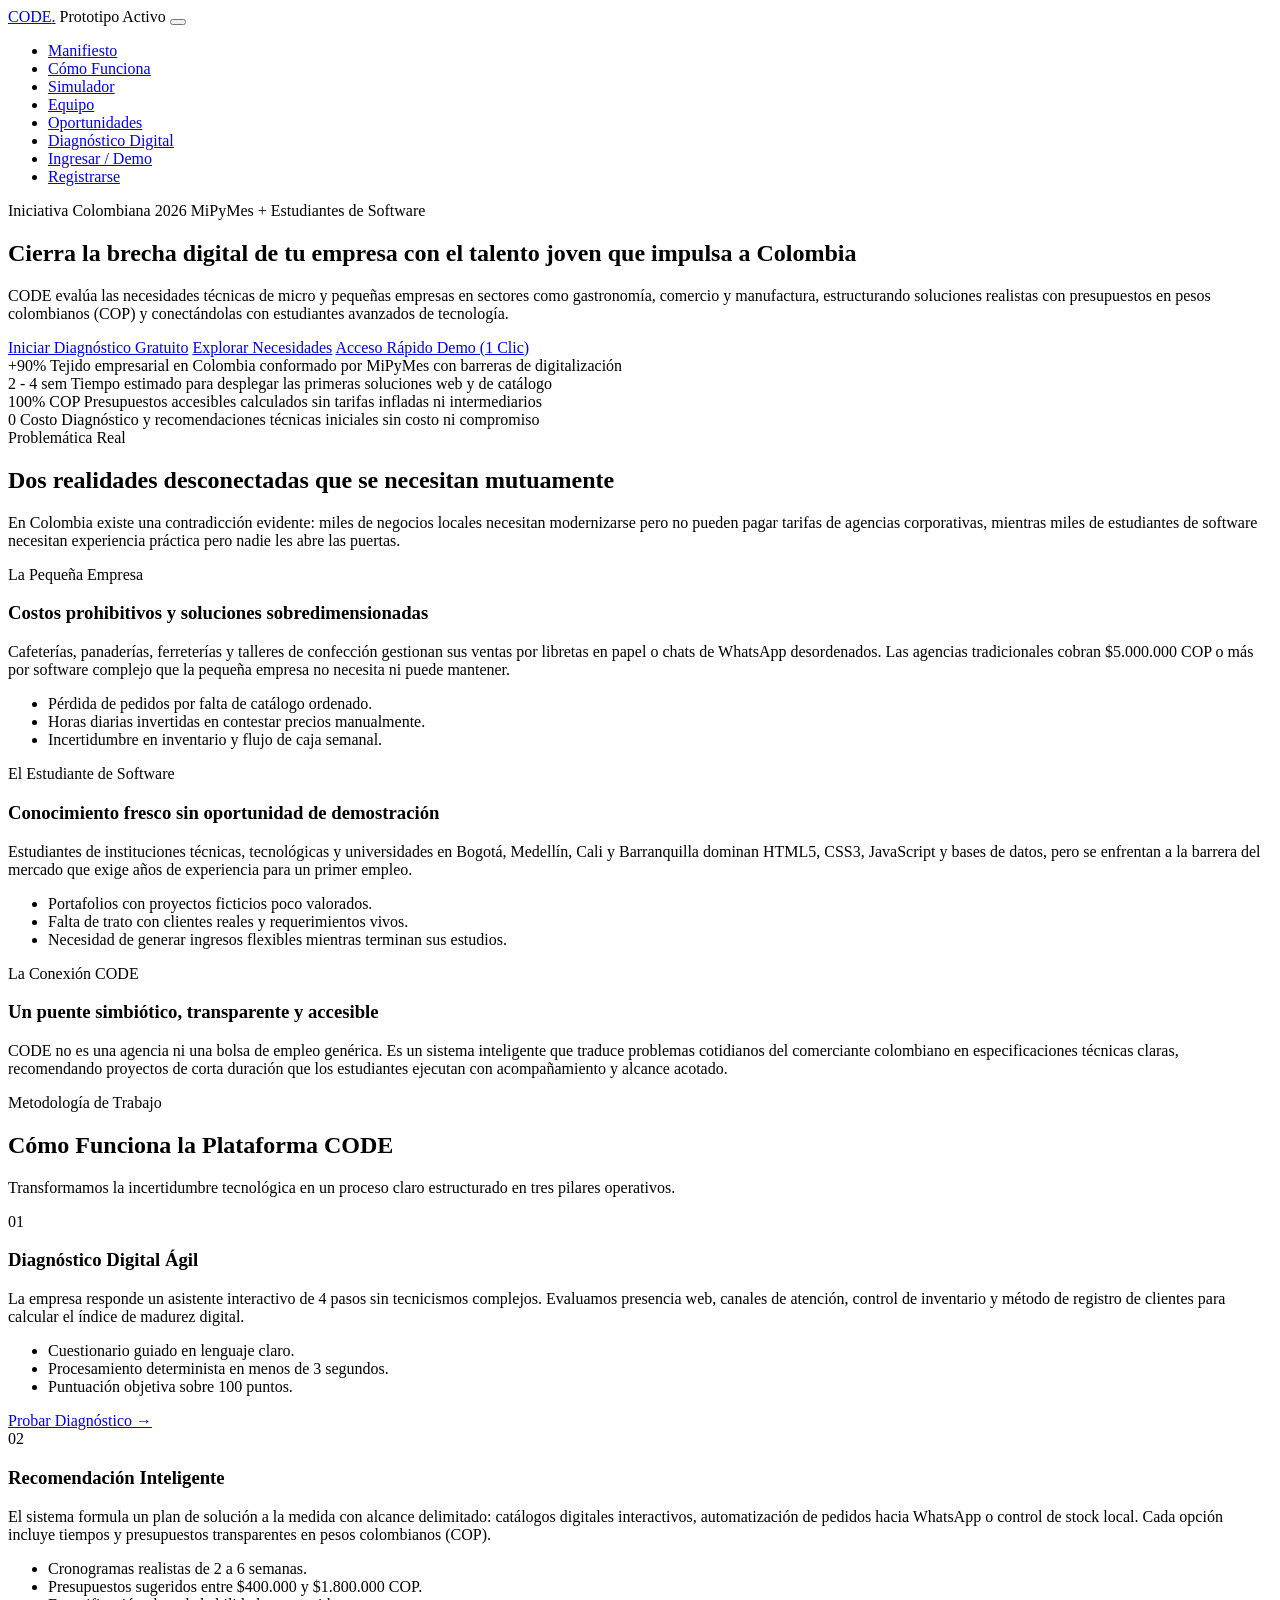
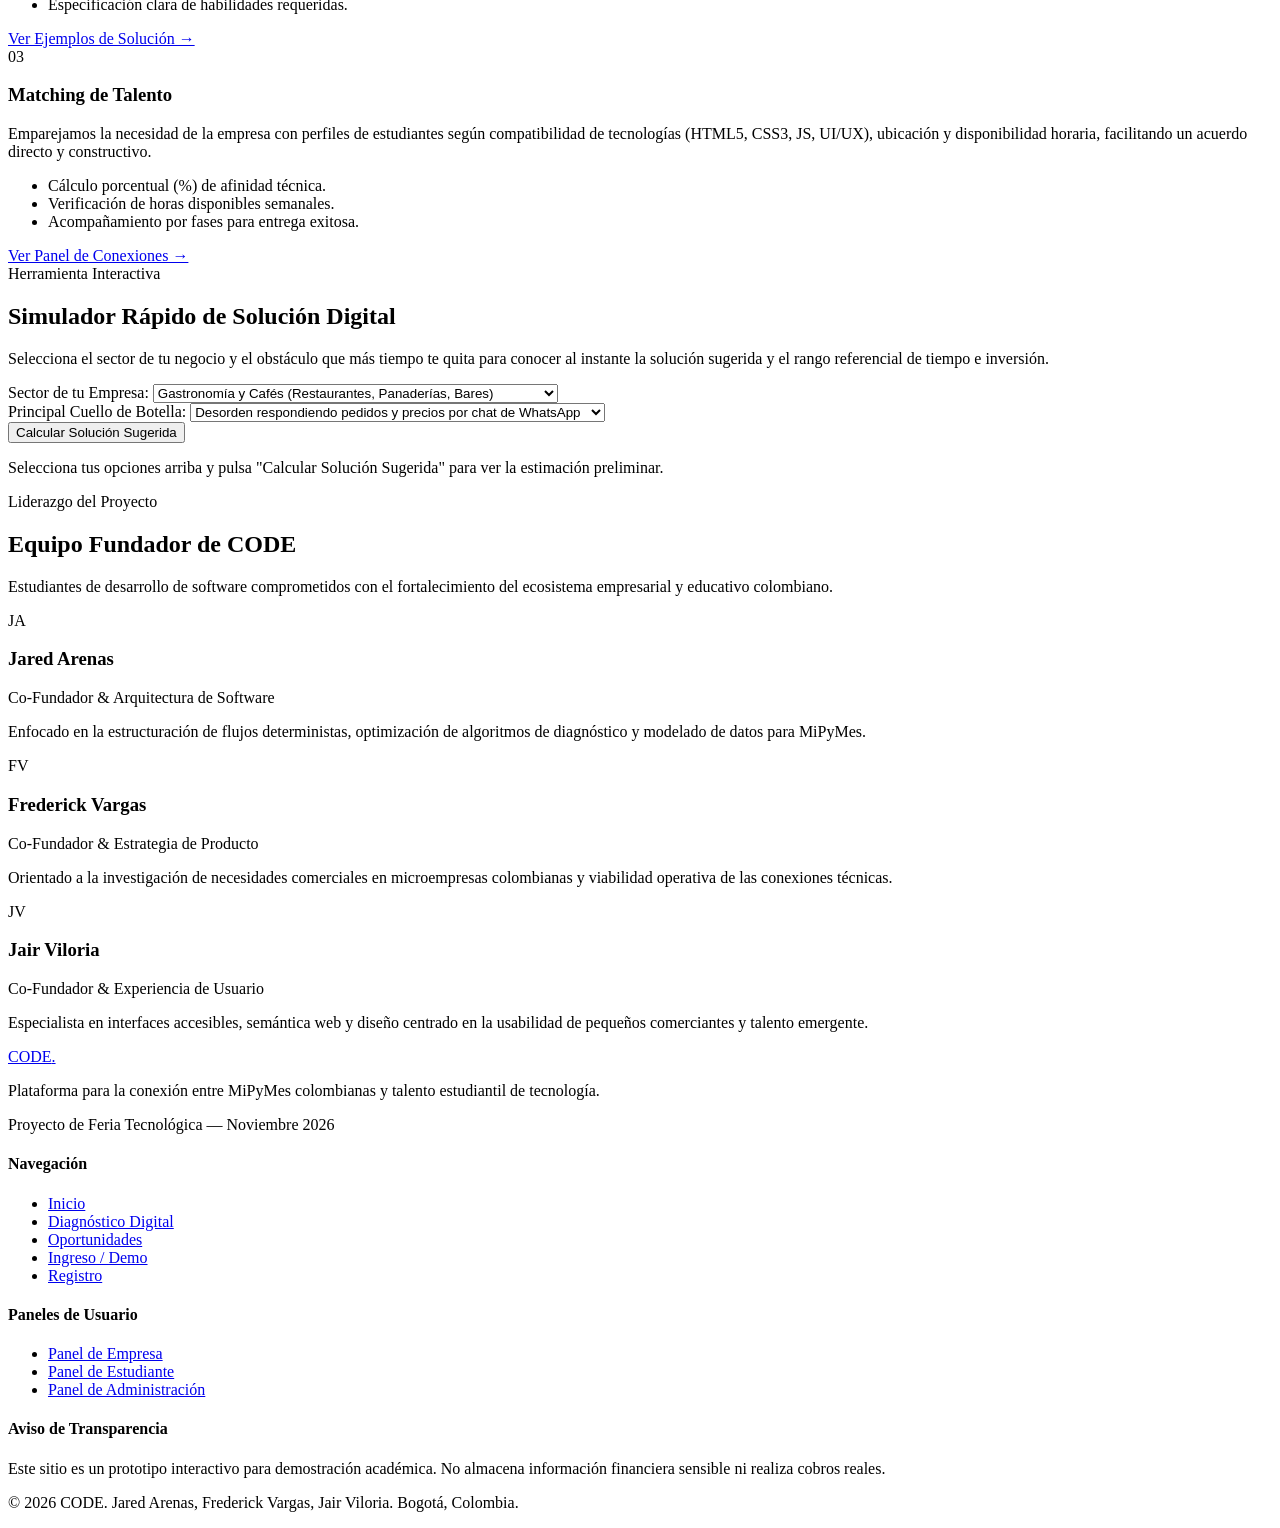
==== index.html @ 72ce87ff "Add files via upload" ====
<!DOCTYPE html>
<html lang="es">
<head>
  <meta charset="UTF-8">
  <meta name="viewport" content="width=device-width, initial-scale=1.0">
  <meta name="description" content="CODE — Conectando micro y pequeñas empresas colombianas con estudiantes de tecnología para acelerar su transformación digital con proyectos viables y presupuestos en COP.">
  <title>CODE — Conexión entre MiPyMes y Talento Tecnológico | Colombia</title>
  <link rel="stylesheet" href="css/styles.css">
  <link rel="stylesheet" href="css/responsive.css">
  <script src="js/data.js" defer></script>
  <script src="js/auth.js" defer></script>
  <script src="js/script.js" defer></script>
</head>
<body>
  <header class="app-header">
    <div class="header-container">
      <a class="brand-logo" href="index.html">CODE<span class="logo-dot">.</span></a>
      <span class="platform-badge" aria-label="Estado del sistema"><span class="status-indicator"></span> Prototipo Activo</span>
      <button class="btn-menu-toggle" id="btn-menu-toggle" aria-label="Abrir menú de navegación" aria-expanded="false">
        <span class="hamburger-bar"></span>
        <span class="hamburger-bar"></span>
        <span class="hamburger-bar"></span>
      </button>
      <nav class="nav-links" id="primary-nav">
        <ul>
          <li><a href="#manifiesto" class="nav-item">Manifiesto</a></li>
          <li><a href="#pilares" class="nav-item">Cómo Funciona</a></li>
          <li><a href="#simulador" class="nav-item">Simulador</a></li>
          <li><a href="#equipo" class="nav-item">Equipo</a></li>
          <li><a href="pages/oportunidades.html" class="nav-item">Oportunidades</a></li>
          <li><a href="pages/diagnostico.html" class="nav-item nav-highlight">Diagnóstico Digital</a></li>
          <li><a href="pages/login.html" class="btn btn-outline-nav">Ingresar / Demo</a></li>
          <li><a href="pages/registro.html" class="btn btn-primary-nav">Registrarse</a></li>
        </ul>
      </nav>
      <div class="user-session-bar" id="user-session-bar" hidden>
        <span class="user-session-name" id="session-user-name"></span>
        <a href="pages/login.html" class="btn btn-sm btn-outline-danger" id="nav-btn-logout">Cerrar Sesión</a>
      </div>
    </div>
  </header>

  <main id="main-content">
    <!-- Hero Editorial -->
    <section class="hero-editorial" id="hero">
      <div class="hero-content">
        <div class="hero-tags">
          <span class="hero-badge">Iniciativa Colombiana 2026</span>
          <span class="hero-subbadge">MiPyMes + Estudiantes de Software</span>
        </div>
        <h1>Cierra la brecha digital de tu empresa con el talento joven que impulsa a Colombia</h1>
        <p class="hero-lead">
          CODE evalúa las necesidades técnicas de micro y pequeñas empresas en sectores como gastronomía, comercio y manufactura, estructurando soluciones realistas con presupuestos en pesos colombianos (COP) y conectándolas con estudiantes avanzados de tecnología.
        </p>
        <div class="hero-actions">
          <a href="pages/diagnostico.html" class="btn btn-primary btn-lg">Iniciar Diagnóstico Gratuito</a>
          <a href="pages/oportunidades.html" class="btn btn-secondary btn-lg">Explorar Necesidades</a>
          <a href="pages/login.html" class="btn btn-ghost btn-lg">Acceso Rápido Demo (1 Clic)</a>
        </div>
        <div class="hero-metrics">
          <div class="metric-card">
            <span class="metric-number">+90%</span>
            <span class="metric-desc">Tejido empresarial en Colombia conformado por MiPyMes con barreras de digitalización</span>
          </div>
          <div class="metric-card">
            <span class="metric-number">2 - 4 sem</span>
            <span class="metric-desc">Tiempo estimado para desplegar las primeras soluciones web y de catálogo</span>
          </div>
          <div class="metric-card">
            <span class="metric-number">100% COP</span>
            <span class="metric-desc">Presupuestos accesibles calculados sin tarifas infladas ni intermediarios</span>
          </div>
          <div class="metric-card">
            <span class="metric-number">0 Costo</span>
            <span class="metric-desc">Diagnóstico y recomendaciones técnicas iniciales sin costo ni compromiso</span>
          </div>
        </div>
      </div>
    </section>

    <!-- Manifiesto y Problemática -->
    <section class="section-editorial" id="manifiesto">
      <div class="section-header">
        <span class="section-kicker">Problemática Real</span>
        <h2>Dos realidades desconectadas que se necesitan mutuamente</h2>
        <p class="section-intro">
          En Colombia existe una contradicción evidente: miles de negocios locales necesitan modernizarse pero no pueden pagar tarifas de agencias corporativas, mientras miles de estudiantes de software necesitan experiencia práctica pero nadie les abre las puertas.
        </p>
      </div>
      <div class="manifesto-grid">
        <article class="manifesto-card manifesto-pyme">
          <div class="manifesto-badge">La Pequeña Empresa</div>
          <h3>Costos prohibitivos y soluciones sobredimensionadas</h3>
          <p>
            Cafeterías, panaderías, ferreterías y talleres de confección gestionan sus ventas por libretas en papel o chats de WhatsApp desordenados. Las agencias tradicionales cobran $5.000.000 COP o más por software complejo que la pequeña empresa no necesita ni puede mantener.
          </p>
          <ul class="manifesto-points">
            <li>Pérdida de pedidos por falta de catálogo ordenado.</li>
            <li>Horas diarias invertidas en contestar precios manualmente.</li>
            <li>Incertidumbre en inventario y flujo de caja semanal.</li>
          </ul>
        </article>

        <article class="manifesto-card manifesto-student">
          <div class="manifesto-badge">El Estudiante de Software</div>
          <h3>Conocimiento fresco sin oportunidad de demostración</h3>
          <p>
            Estudiantes de instituciones técnicas, tecnológicas y universidades en Bogotá, Medellín, Cali y Barranquilla dominan HTML5, CSS3, JavaScript y bases de datos, pero se enfrentan a la barrera del mercado que exige años de experiencia para un primer empleo.
          </p>
          <ul class="manifesto-points">
            <li>Portafolios con proyectos ficticios poco valorados.</li>
            <li>Falta de trato con clientes reales y requerimientos vivos.</li>
            <li>Necesidad de generar ingresos flexibles mientras terminan sus estudios.</li>
          </ul>
        </article>
      </div>

      <article class="manifesto-bridge">
        <div class="bridge-tag">La Conexión CODE</div>
        <h3>Un puente simbiótico, transparente y accesible</h3>
        <p>
          CODE no es una agencia ni una bolsa de empleo genérica. Es un sistema inteligente que traduce problemas cotidianos del comerciante colombiano en especificaciones técnicas claras, recomendando proyectos de corta duración que los estudiantes ejecutan con acompañamiento y alcance acotado.
        </p>
      </article>
    </section>

    <!-- Tres Pilares Operativos -->
    <section class="section-pillars" id="pilares">
      <div class="section-header">
        <span class="section-kicker">Metodología de Trabajo</span>
        <h2>Cómo Funciona la Plataforma CODE</h2>
        <p class="section-intro">
          Transformamos la incertidumbre tecnológica en un proceso claro estructurado en tres pilares operativos.
        </p>
      </div>
      <div class="pillars-grid">
        <article class="pillar-card">
          <div class="pillar-number">01</div>
          <div class="pillar-content">
            <h3>Diagnóstico Digital Ágil</h3>
            <p>
              La empresa responde un asistente interactivo de 4 pasos sin tecnicismos complejos. Evaluamos presencia web, canales de atención, control de inventario y método de registro de clientes para calcular el índice de madurez digital.
            </p>
            <ul class="pillar-features">
              <li>Cuestionario guiado en lenguaje claro.</li>
              <li>Procesamiento determinista en menos de 3 segundos.</li>
              <li>Puntuación objetiva sobre 100 puntos.</li>
            </ul>
            <a href="pages/diagnostico.html" class="pillar-link">Probar Diagnóstico →</a>
          </div>
        </article>

        <article class="pillar-card">
          <div class="pillar-number">02</div>
          <div class="pillar-content">
            <h3>Recomendación Inteligente</h3>
            <p>
              El sistema formula un plan de solución a la medida con alcance delimitado: catálogos digitales interactivos, automatización de pedidos hacia WhatsApp o control de stock local. Cada opción incluye tiempos y presupuestos transparentes en pesos colombianos (COP).
            </p>
            <ul class="pillar-features">
              <li>Cronogramas realistas de 2 a 6 semanas.</li>
              <li>Presupuestos sugeridos entre $400.000 y $1.800.000 COP.</li>
              <li>Especificación clara de habilidades requeridas.</li>
            </ul>
            <a href="pages/oportunidades.html" class="pillar-link">Ver Ejemplos de Solución →</a>
          </div>
        </article>

        <article class="pillar-card">
          <div class="pillar-number">03</div>
          <div class="pillar-content">
            <h3>Matching de Talento</h3>
            <p>
              Emparejamos la necesidad de la empresa con perfiles de estudiantes según compatibilidad de tecnologías (HTML5, CSS3, JS, UI/UX), ubicación y disponibilidad horaria, facilitando un acuerdo directo y constructivo.
            </p>
            <ul class="pillar-features">
              <li>Cálculo porcentual (%) de afinidad técnica.</li>
              <li>Verificación de horas disponibles semanales.</li>
              <li>Acompañamiento por fases para entrega exitosa.</li>
            </ul>
            <a href="pages/login.html" class="pillar-link">Ver Panel de Conexiones →</a>
          </div>
        </article>
      </div>
    </section>

    <!-- Simulador Rápido Interactivo -->
    <section class="section-simulator" id="simulador">
      <div class="simulator-container">
        <div class="simulator-header">
          <span class="section-kicker">Herramienta Interactiva</span>
          <h2>Simulador Rápido de Solución Digital</h2>
          <p>
            Selecciona el sector de tu negocio y el obstáculo que más tiempo te quita para conocer al instante la solución sugerida y el rango referencial de tiempo e inversión.
          </p>
        </div>
        <form class="simulator-form" id="form-simulator">
          <div class="simulator-selectors">
            <div class="form-group">
              <label for="sim-sector">Sector de tu Empresa:</label>
              <select id="sim-sector" name="sector" class="form-control">
                <option value="gastronomia">Gastronomía y Cafés (Restaurantes, Panaderías, Bares)</option>
                <option value="comercio">Comercio Minorista (Moda, Calzado, Ferreterías, Variedades)</option>
                <option value="servicios">Servicios Locales (Belleza, Consultorías, Reparaciones)</option>
                <option value="manufactura">Manufactura Local (Artesanías, Muebles, Alimentos empacados)</option>
              </select>
            </div>
            <div class="form-group">
              <label for="sim-problem">Principal Cuello de Botella:</label>
              <select id="sim-problem" name="problem" class="form-control">
                <option value="pedidos">Desorden respondiendo pedidos y precios por chat de WhatsApp</option>
                <option value="visibilidad">No tenemos presencia en internet ni aparecemos en Google Maps</option>
                <option value="inventario">Llevamos el inventario en papel o Excel y se descontrola el stock</option>
                <option value="cotizaciones">Demasiado tiempo preparando cotizaciones manuales a clientes</option>
              </select>
            </div>
          </div>
          <button type="button" class="btn btn-primary btn-block" id="btn-run-simulation">Calcular Solución Sugerida</button>
        </form>

        <div class="simulation-result" id="sim-result" aria-live="polite">
          <div class="sim-placeholder">
            <p>Selecciona tus opciones arriba y pulsa "Calcular Solución Sugerida" para ver la estimación preliminar.</p>
          </div>
        </div>
      </div>
    </section>

    <!-- Equipo Fundador -->
    <section class="section-team" id="equipo">
      <div class="section-header">
        <span class="section-kicker">Liderazgo del Proyecto</span>
        <h2>Equipo Fundador de CODE</h2>
        <p class="section-intro">
          Estudiantes de desarrollo de software comprometidos con el fortalecimiento del ecosistema empresarial y educativo colombiano.
        </p>
      </div>
      <div class="team-grid">
        <article class="team-card">
          <div class="team-avatar-placeholder">JA</div>
          <h3>Jared Arenas</h3>
          <span class="team-role">Co-Fundador & Arquitectura de Software</span>
          <p>
            Enfocado en la estructuración de flujos deterministas, optimización de algoritmos de diagnóstico y modelado de datos para MiPyMes.
          </p>
        </article>

        <article class="team-card">
          <div class="team-avatar-placeholder">FV</div>
          <h3>Frederick Vargas</h3>
          <span class="team-role">Co-Fundador & Estrategia de Producto</span>
          <p>
            Orientado a la investigación de necesidades comerciales en microempresas colombianas y viabilidad operativa de las conexiones técnicas.
          </p>
        </article>

        <article class="team-card">
          <div class="team-avatar-placeholder">JV</div>
          <h3>Jair Viloria</h3>
          <span class="team-role">Co-Fundador & Experiencia de Usuario</span>
          <p>
            Especialista en interfaces accesibles, semántica web y diseño centrado en la usabilidad de pequeños comerciantes y talento emergente.
          </p>
        </article>
      </div>
    </section>
  </main>

  <footer class="app-footer">
    <div class="footer-container">
      <div class="footer-brand">
        <a class="brand-logo" href="index.html">CODE<span class="logo-dot">.</span></a>
        <p>Plataforma para la conexión entre MiPyMes colombianas y talento estudiantil de tecnología.</p>
        <span class="footer-academic-badge">Proyecto de Feria Tecnológica — Noviembre 2026</span>
      </div>
      <div class="footer-nav">
        <h4>Navegación</h4>
        <ul>
          <li><a href="index.html">Inicio</a></li>
          <li><a href="pages/diagnostico.html">Diagnóstico Digital</a></li>
          <li><a href="pages/oportunidades.html">Oportunidades</a></li>
          <li><a href="pages/login.html">Ingreso / Demo</a></li>
          <li><a href="pages/registro.html">Registro</a></li>
        </ul>
      </div>
      <div class="footer-roles">
        <h4>Paneles de Usuario</h4>
        <ul>
          <li><a href="pages/empresa.html">Panel de Empresa</a></li>
          <li><a href="pages/estudiante.html">Panel de Estudiante</a></li>
          <li><a href="pages/administrador.html">Panel de Administración</a></li>
        </ul>
      </div>
      <div class="footer-legal">
        <h4>Aviso de Transparencia</h4>
        <p>
          Este sitio es un prototipo interactivo para demostración académica. No almacena información financiera sensible ni realiza cobros reales.
        </p>
        <p class="copyright">© 2026 CODE. Jared Arenas, Frederick Vargas, Jair Viloria. Bogotá, Colombia.</p>
      </div>
    </div>
  </footer>
</body>
</html>
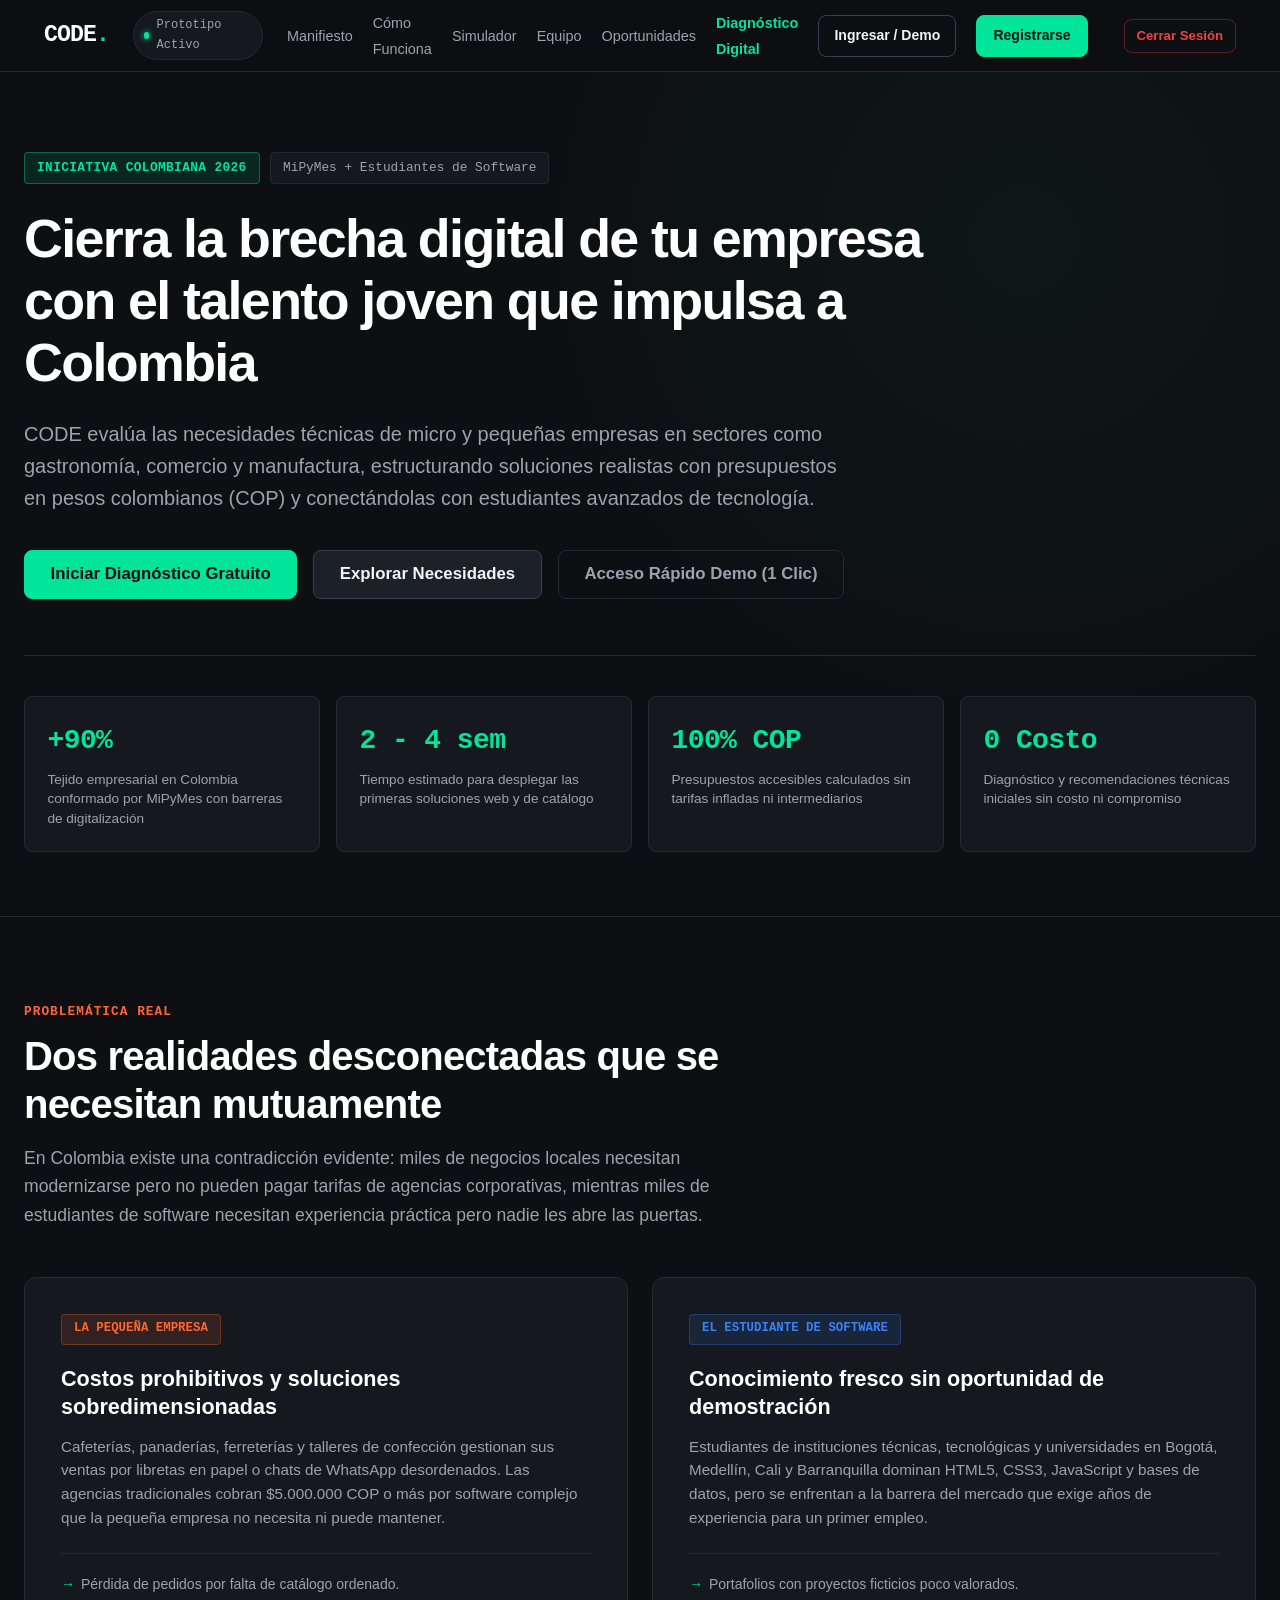
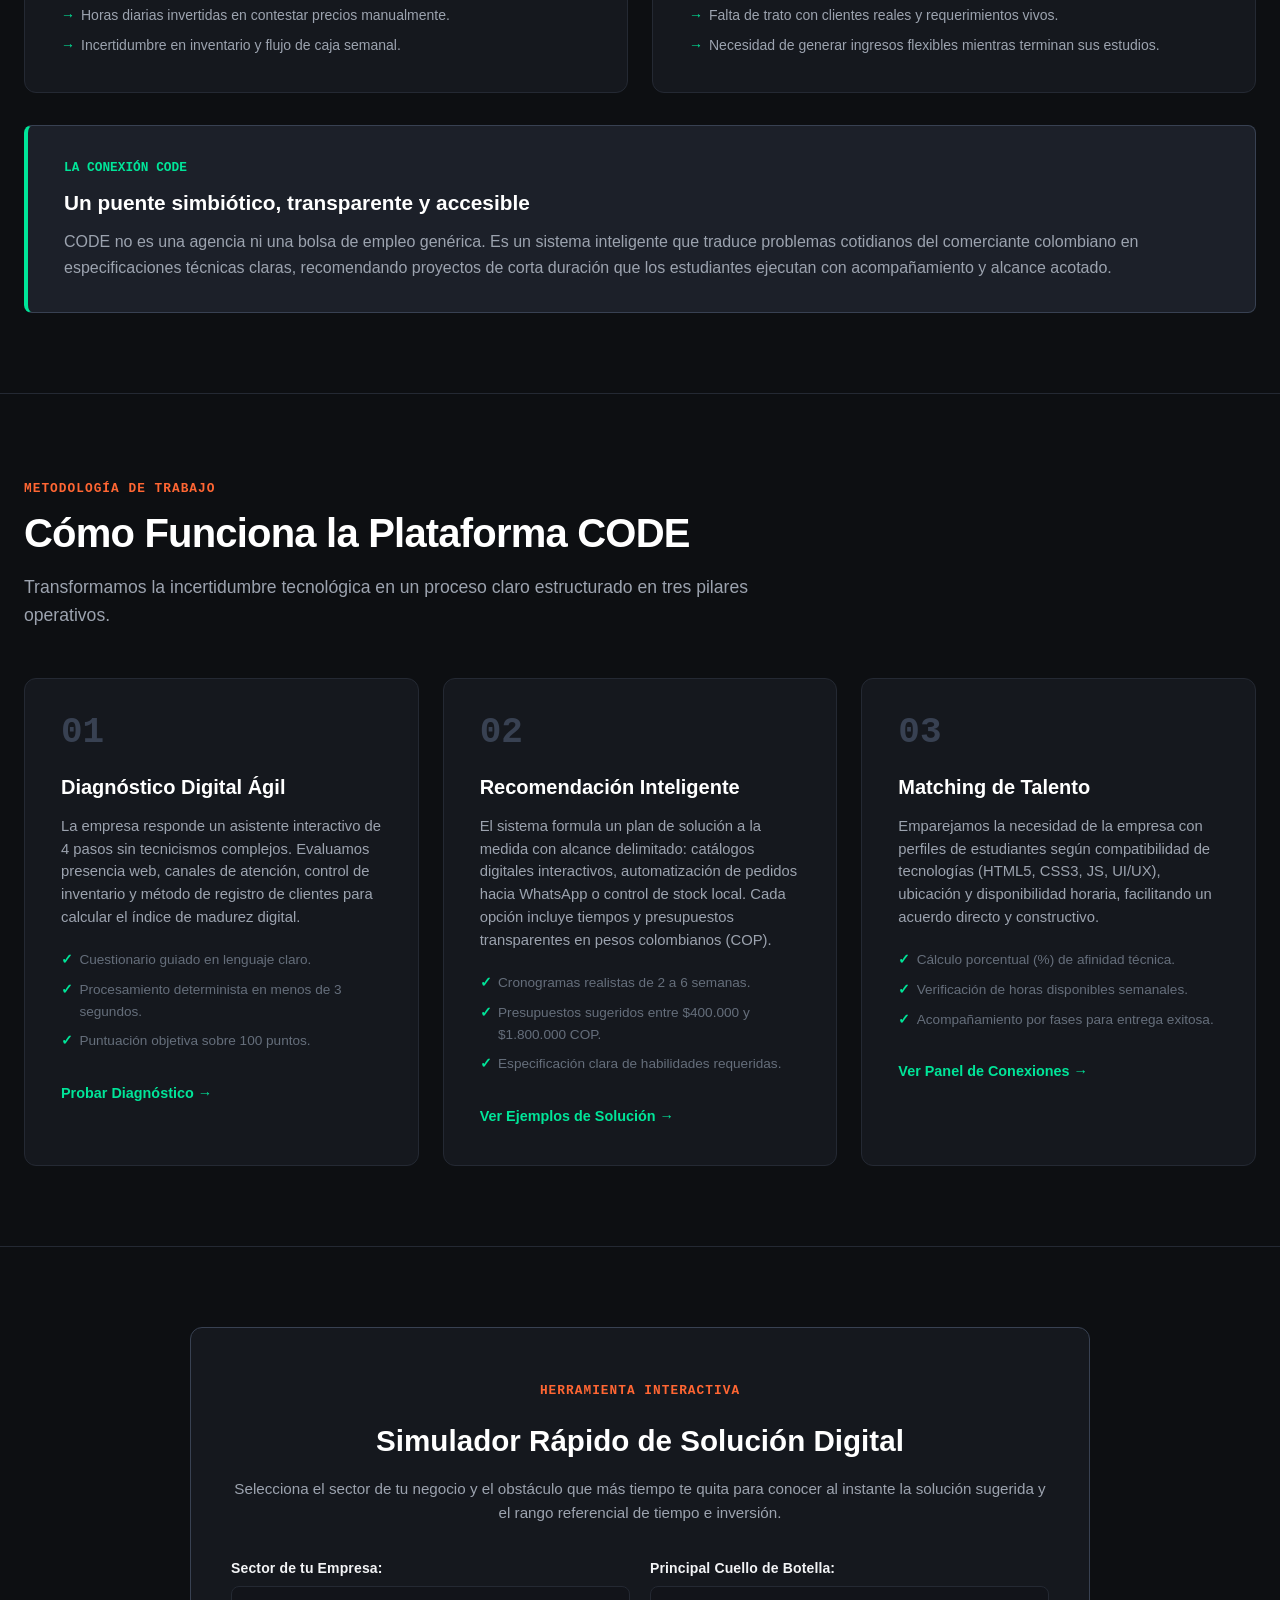
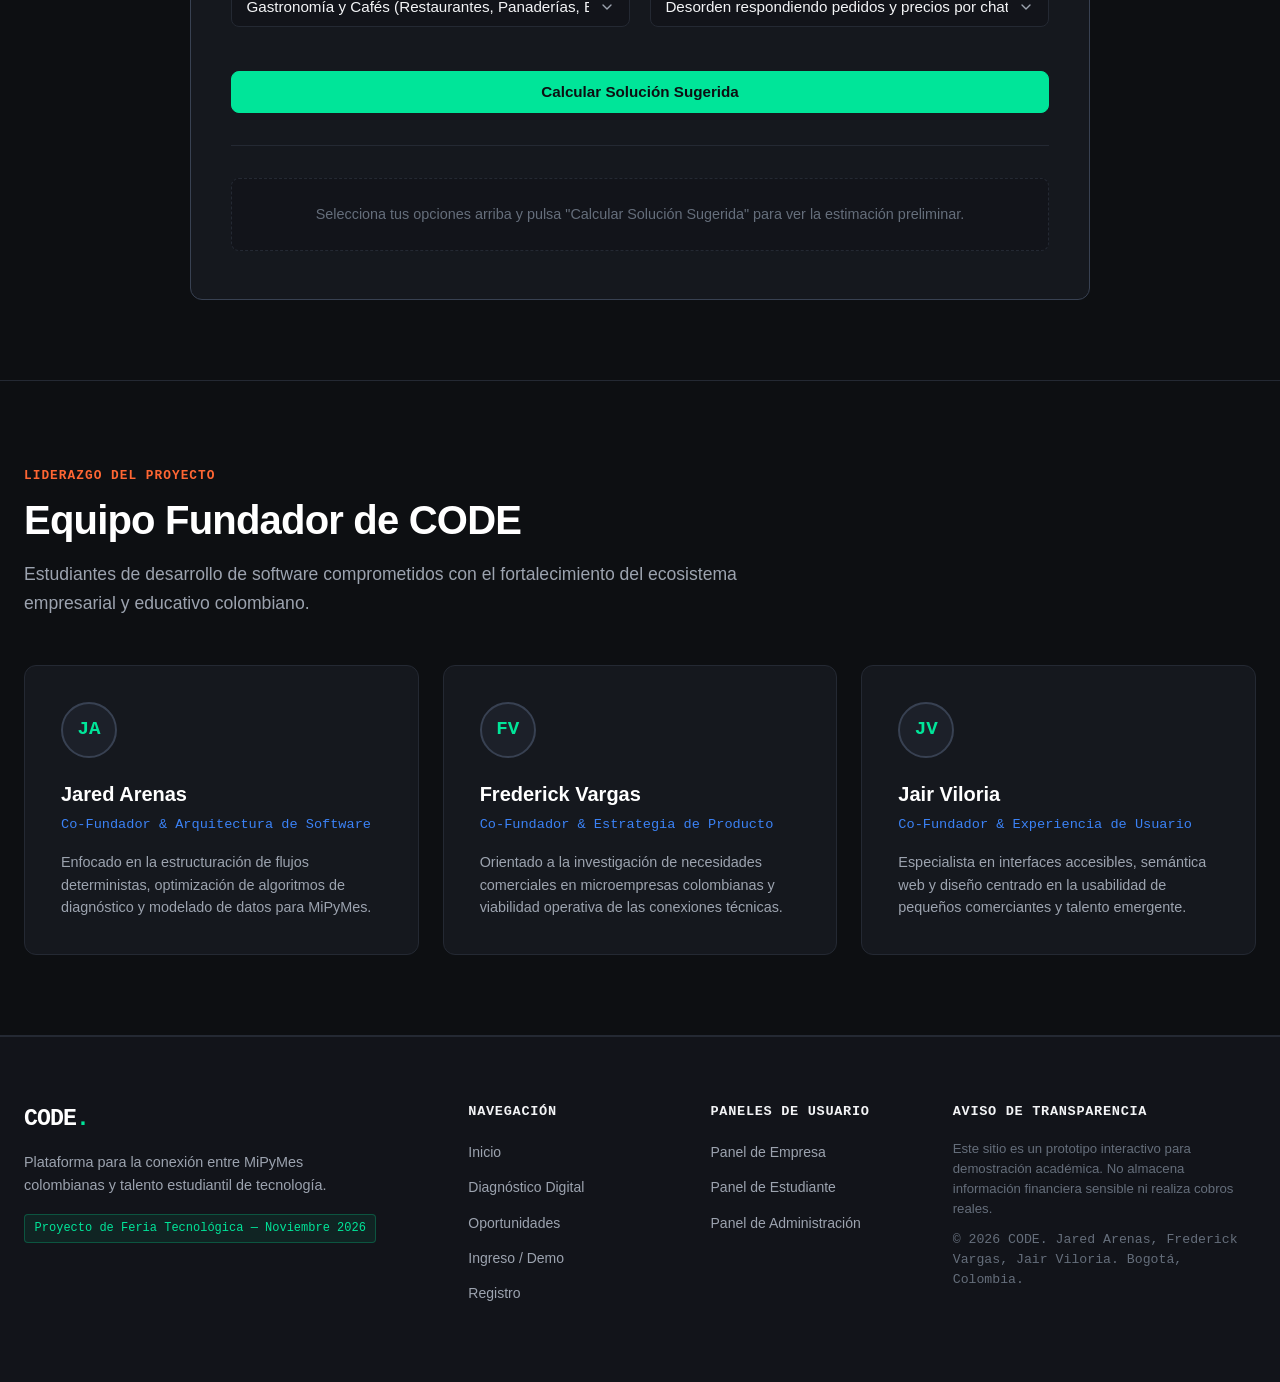
==== commit a23eb4e9: "Update stylesheet links in index.html" ====
--- a/index.html
+++ b/index.html
@@ -5,8 +5,8 @@
   <meta name="viewport" content="width=device-width, initial-scale=1.0">
   <meta name="description" content="CODE — Conectando micro y pequeñas empresas colombianas con estudiantes de tecnología para acelerar su transformación digital con proyectos viables y presupuestos en COP.">
   <title>CODE — Conexión entre MiPyMes y Talento Tecnológico | Colombia</title>
-  <link rel="stylesheet" href="css/styles.css">
-  <link rel="stylesheet" href="css/responsive.css">
+  <link rel="stylesheet" href="styles.css">
+  <link rel="stylesheet" href="responsive.css">
   <script src="js/data.js" defer></script>
   <script src="js/auth.js" defer></script>
   <script src="js/script.js" defer></script>
--- a/styles.css
+++ b/styles.css
@@ -0,0 +1,1589 @@
+/* ==========================================================================
+   CODE — Plataforma de Conexión entre MiPyMes y Talento Tecnológico
+   Archivo: css/styles.css
+   Descripción: Variables raíz, reset, tipografía, componentes globales,
+                landing page editorial, autenticación y catálogo.
+   ========================================================================== */
+
+/* --------------------------------------------------------------------------
+   1. VARIABLES DE DISEÑO DEL SISTEMA (:root)
+   -------------------------------------------------------------------------- */
+:root {
+  /* Paleta Base Arquitectónica */
+  --bg-primary: #0D0F12;          /* Fondo base grafito profundo */
+  --bg-surface: #15181E;          /* Superficie de paneles y tarjetas */
+  --bg-surface-elevated: #1C2029; /* Superficie en hover, modal o destacado */
+  --bg-subtle: #12141A;           /* Fondos de contraste y campos de formulario */
+
+  /* Jerarquía de Texto */
+  --text-primary: #F3F4F6;        /* Texto principal de alto contraste */
+  --text-secondary: #9CA3AF;      /* Texto de apoyo y párrafos explicativos */
+  --text-muted: #656E7B;          /* Metadatos, etiquetas secundarias */
+  --text-inverse: #0D0F12;        /* Texto sobre botones claros/acentos */
+
+  /* Acentos de Marca CODE */
+  --accent-signal: #00E599;       /* Verde código / señal de conexión activa */
+  --accent-signal-hover: #00C784;
+  --accent-signal-glow: rgba(0, 229, 153, 0.15);
+  --accent-warm: #FF6633;         /* Ocre/Naranja de transformación industrial */
+  --accent-warm-hover: #E65524;
+  --accent-warm-glow: rgba(255, 102, 51, 0.15);
+  --accent-tech: #3B82F6;         /* Azul cobalto estructural de ingeniería */
+  --accent-tech-hover: #2563EB;
+  --accent-warning: #FFB020;      /* Alertas y atención */
+  --accent-danger: #EF4444;       /* Error / acciones críticas */
+
+  /* Bordes y Estructuras */
+  --border-subtle: #242933;       /* Separadores y bordes estándar */
+  --border-strong: #384152;       /* Bordes activos o tarjetas destacadas */
+  --border-focus: #00E599;        /* Foco accesible */
+
+  /* Tipografía */
+  --font-sans: -apple-system, BlinkMacSystemFont, "Segoe UI", Roboto, "Helvetica Neue", Arial, sans-serif;
+  --font-mono: ui-monospace, "SF Mono", "Cascadia Code", "Consolas", monospace;
+
+  /* Espaciado y Escala */
+  --radius-sm: 4px;
+  --radius-md: 8px;
+  --radius-lg: 12px;
+  --radius-pill: 9999px;
+
+  --shadow-subtle: 0 4px 12px rgba(0, 0, 0, 0.35);
+  --shadow-elevated: 0 12px 32px rgba(0, 0, 0, 0.55);
+  --shadow-glow: 0 0 20px rgba(0, 229, 153, 0.2);
+
+  --transition-fast: 0.15s ease-in-out;
+  --transition-normal: 0.25s ease-in-out;
+
+  /* Layout */
+  --container-max-width: 1240px;
+  --header-height: 72px;
+}
+
+/* --------------------------------------------------------------------------
+   2. RESET UNIVERSAL Y BASE TIPOGRÁFICA
+   -------------------------------------------------------------------------- */
+*, *::before, *::after {
+  box-sizing: border-box;
+  margin: 0;
+  padding: 0;
+}
+
+html {
+  font-size: 16px;
+  scroll-behavior: smooth;
+  -webkit-text-size-adjust: 100%;
+  background-color: var(--bg-primary);
+  color: var(--text-primary);
+}
+
+body {
+  font-family: var(--font-sans);
+  line-height: 1.6;
+  background-color: var(--bg-primary);
+  color: var(--text-primary);
+  min-height: 100vh;
+  display: flex;
+  flex-direction: column;
+  overflow-x: hidden;
+  -webkit-font-smoothing: antialiased;
+  -moz-osx-font-smoothing: grayscale;
+}
+
+img, svg, picture {
+  display: block;
+  max-width: 100%;
+}
+
+a {
+  color: var(--accent-signal);
+  text-decoration: none;
+  transition: color var(--transition-fast);
+}
+
+a:hover {
+  color: var(--accent-signal-hover);
+}
+
+button, input, select, textarea {
+  font-family: inherit;
+  font-size: inherit;
+  color: inherit;
+}
+
+ul, ol {
+  list-style: none;
+}
+
+:focus-visible {
+  outline: 2px solid var(--border-focus);
+  outline-offset: 2px;
+}
+
+.sr-only {
+  position: absolute;
+  width: 1px;
+  height: 1px;
+  padding: 0;
+  margin: -1px;
+  overflow: hidden;
+  clip: rect(0, 0, 0, 0);
+  white-space: nowrap;
+  border: 0;
+}
+
+/* --------------------------------------------------------------------------
+   3. BOTONES Y COMPONENTES DE ACCIÓN
+   -------------------------------------------------------------------------- */
+.btn {
+  display: inline-flex;
+  align-items: center;
+  justify-content: center;
+  gap: 0.5rem;
+  padding: 0.65rem 1.25rem;
+  font-weight: 600;
+  font-size: 0.95rem;
+  line-height: 1.2;
+  border-radius: var(--radius-md);
+  border: 1px solid transparent;
+  cursor: pointer;
+  transition: all var(--transition-fast);
+  text-decoration: none;
+  white-space: nowrap;
+  min-height: 42px;
+}
+
+.btn-primary {
+  background-color: var(--accent-signal);
+  color: var(--text-inverse);
+  border-color: var(--accent-signal);
+}
+
+.btn-primary:hover {
+  background-color: var(--accent-signal-hover);
+  border-color: var(--accent-signal-hover);
+  color: var(--text-inverse);
+  box-shadow: var(--shadow-glow);
+  transform: translateY(-1px);
+}
+
+.btn-secondary {
+  background-color: var(--bg-surface-elevated);
+  color: var(--text-primary);
+  border-color: var(--border-strong);
+}
+
+.btn-secondary:hover {
+  background-color: var(--border-strong);
+  color: #FFFFFF;
+  border-color: var(--text-secondary);
+}
+
+.btn-accent {
+  background-color: var(--accent-warm);
+  color: #FFFFFF;
+  border-color: var(--accent-warm);
+}
+
+.btn-accent:hover {
+  background-color: var(--accent-warm-hover);
+  border-color: var(--accent-warm-hover);
+  box-shadow: 0 0 16px var(--accent-warm-glow);
+  transform: translateY(-1px);
+}
+
+.btn-ghost {
+  background-color: transparent;
+  color: var(--text-secondary);
+  border-color: var(--border-subtle);
+}
+
+.btn-ghost:hover {
+  background-color: var(--bg-surface);
+  color: var(--text-primary);
+  border-color: var(--border-strong);
+}
+
+.btn-warning {
+  background-color: rgba(255, 176, 32, 0.15);
+  color: var(--accent-warning);
+  border-color: rgba(255, 176, 32, 0.4);
+}
+
+.btn-warning:hover {
+  background-color: rgba(255, 176, 32, 0.25);
+  border-color: var(--accent-warning);
+}
+
+.btn-outline-danger {
+  background-color: transparent;
+  color: var(--accent-danger);
+  border-color: rgba(239, 68, 68, 0.35);
+}
+
+.btn-outline-danger:hover {
+  background-color: rgba(239, 68, 68, 0.12);
+  border-color: var(--accent-danger);
+}
+
+.btn-outline-nav {
+  background-color: transparent;
+  color: var(--text-primary);
+  border-color: var(--border-strong);
+  padding: 0.45rem 0.95rem;
+  font-size: 0.875rem;
+}
+
+.btn-outline-nav:hover {
+  background-color: var(--bg-surface-elevated);
+  border-color: var(--text-secondary);
+  color: #FFFFFF;
+}
+
+.btn-primary-nav {
+  background-color: var(--accent-signal);
+  color: var(--text-inverse);
+  border-color: var(--accent-signal);
+  padding: 0.45rem 1rem;
+  font-size: 0.875rem;
+  font-weight: 700;
+}
+
+.btn-primary-nav:hover {
+  background-color: var(--accent-signal-hover);
+  color: var(--text-inverse);
+  box-shadow: 0 0 12px var(--accent-signal-glow);
+}
+
+.btn-lg {
+  padding: 0.85rem 1.6rem;
+  font-size: 1.05rem;
+  min-height: 48px;
+}
+
+.btn-sm {
+  padding: 0.35rem 0.75rem;
+  font-size: 0.825rem;
+  min-height: 34px;
+}
+
+.btn-block {
+  width: 100%;
+}
+
+.btn:disabled {
+  opacity: 0.45;
+  cursor: not-allowed;
+  transform: none !important;
+  box-shadow: none !important;
+}
+
+/* --------------------------------------------------------------------------
+   4. FORMULARIOS Y CONTROLES DE ENTRADA
+   -------------------------------------------------------------------------- */
+.form-group {
+  margin-bottom: 1.25rem;
+  display: flex;
+  flex-direction: column;
+  gap: 0.4rem;
+}
+
+.form-group label, .group-label {
+  font-size: 0.875rem;
+  font-weight: 600;
+  color: var(--text-primary);
+  letter-spacing: 0.01em;
+}
+
+.form-control {
+  width: 100%;
+  padding: 0.7rem 0.9rem;
+  background-color: var(--bg-subtle);
+  border: 1px solid var(--border-subtle);
+  border-radius: var(--radius-md);
+  color: var(--text-primary);
+  font-size: 0.95rem;
+  transition: border-color var(--transition-fast), background-color var(--transition-fast);
+}
+
+.form-control:focus {
+  outline: none;
+  border-color: var(--border-focus);
+  background-color: var(--bg-surface);
+  box-shadow: 0 0 0 3px rgba(0, 229, 153, 0.15);
+}
+
+.form-control::placeholder {
+  color: var(--text-muted);
+}
+
+.form-control-sm {
+  padding: 0.4rem 0.75rem;
+  font-size: 0.85rem;
+}
+
+select.form-control {
+  appearance: none;
+  background-image: url("data:image/svg+xml;charset=UTF-8,%3csvg xmlns='http://www.w3.org/2000/svg' viewBox='0 0 24 24' fill='none' stroke='%239CA3AF' stroke-width='2' stroke-linecap='round' stroke-linejoin='round'%3e%3cpolyline points='6 9 12 15 18 9'%3e%3c/polyline%3e%3c/svg%3e");
+  background-repeat: no-repeat;
+  background-position: right 0.85rem center;
+  background-size: 1rem;
+  padding-right: 2.5rem;
+  cursor: pointer;
+}
+
+textarea.form-control {
+  resize: vertical;
+  min-height: 80px;
+}
+
+.form-row {
+  display: flex;
+  gap: 1rem;
+  margin-bottom: 1.25rem;
+}
+
+.col-half {
+  flex: 1;
+  min-width: 0;
+  margin-bottom: 0;
+}
+
+.form-feedback {
+  font-size: 0.85rem;
+  padding: 0.65rem 0.9rem;
+  border-radius: var(--radius-sm);
+  display: none;
+  margin-top: 0.5rem;
+}
+
+.form-feedback.is-visible {
+  display: block;
+}
+
+.form-feedback.is-error {
+  background-color: rgba(239, 68, 68, 0.12);
+  border: 1px solid rgba(239, 68, 68, 0.3);
+  color: #FCA5A5;
+}
+
+.form-feedback.is-success {
+  background-color: rgba(0, 229, 153, 0.12);
+  border: 1px solid rgba(0, 229, 153, 0.3);
+  color: var(--accent-signal);
+}
+
+.form-error {
+  color: #F87171;
+  font-size: 0.8rem;
+  min-height: 1.1rem;
+}
+
+.checkbox-label {
+  display: flex;
+  align-items: flex-start;
+  gap: 0.65rem;
+  font-size: 0.85rem;
+  color: var(--text-secondary);
+  cursor: pointer;
+  line-height: 1.4;
+}
+
+.checkbox-label input[type="checkbox"] {
+  accent-color: var(--accent-signal);
+  margin-top: 0.15rem;
+  width: 1rem;
+  height: 1rem;
+}
+
+.checkbox-tags-grid, .skills-selector-group {
+  display: flex;
+  flex-wrap: wrap;
+  gap: 0.5rem;
+  margin-top: 0.35rem;
+}
+
+.tag-checkbox {
+  display: inline-flex;
+  align-items: center;
+  gap: 0.4rem;
+  padding: 0.4rem 0.8rem;
+  background-color: var(--bg-surface);
+  border: 1px solid var(--border-subtle);
+  border-radius: var(--radius-sm);
+  font-size: 0.85rem;
+  cursor: pointer;
+  user-select: none;
+  transition: all var(--transition-fast);
+}
+
+.tag-checkbox:hover {
+  border-color: var(--border-strong);
+  background-color: var(--bg-surface-elevated);
+}
+
+.tag-checkbox input[type="checkbox"] {
+  accent-color: var(--accent-signal);
+}
+
+.tag-checkbox:has(input:checked) {
+  border-color: var(--accent-signal);
+  background-color: rgba(0, 229, 153, 0.08);
+  color: var(--text-primary);
+  font-weight: 600;
+}
+
+/* --------------------------------------------------------------------------
+   5. HEADER Y NAVEGACIÓN GLOBAL
+   -------------------------------------------------------------------------- */
+.app-header {
+  position: sticky;
+  top: 0;
+  z-index: 1000;
+  height: var(--header-height);
+  background-color: rgba(13, 15, 18, 0.95);
+  backdrop-filter: blur(10px);
+  -webkit-backdrop-filter: blur(10px);
+  border-bottom: 1px solid var(--border-subtle);
+}
+
+.header-container {
+  max-width: var(--container-max-width);
+  margin: 0 auto;
+  height: 100%;
+  padding: 0 1.5rem;
+  display: flex;
+  align-items: center;
+  justify-content: space-between;
+  gap: 1.5rem;
+}
+
+.brand-logo {
+  font-family: var(--font-mono);
+  font-size: 1.45rem;
+  font-weight: 800;
+  letter-spacing: -0.04em;
+  color: #FFFFFF;
+  display: inline-flex;
+  align-items: center;
+}
+
+.brand-logo:hover {
+  color: #FFFFFF;
+}
+
+.logo-dot {
+  color: var(--accent-signal);
+}
+
+.platform-badge {
+  display: inline-flex;
+  align-items: center;
+  gap: 0.45rem;
+  padding: 0.25rem 0.6rem;
+  background-color: var(--bg-surface);
+  border: 1px solid var(--border-subtle);
+  border-radius: var(--radius-pill);
+  font-size: 0.75rem;
+  font-family: var(--font-mono);
+  color: var(--text-secondary);
+}
+
+.status-indicator {
+  width: 7px;
+  height: 7px;
+  border-radius: 50%;
+  background-color: var(--accent-signal);
+  box-shadow: 0 0 6px var(--accent-signal);
+}
+
+.nav-links ul {
+  display: flex;
+  align-items: center;
+  gap: 1.25rem;
+}
+
+.nav-item {
+  font-size: 0.9rem;
+  font-weight: 500;
+  color: var(--text-secondary);
+  transition: color var(--transition-fast);
+}
+
+.nav-item:hover, .nav-item.is-active {
+  color: #FFFFFF;
+}
+
+.nav-highlight {
+  color: var(--accent-signal);
+  font-weight: 600;
+}
+
+.btn-menu-toggle {
+  display: none;
+  background: transparent;
+  border: 1px solid var(--border-subtle);
+  border-radius: var(--radius-sm);
+  padding: 0.5rem;
+  cursor: pointer;
+  flex-direction: column;
+  gap: 4px;
+}
+
+.hamburger-bar {
+  display: block;
+  width: 20px;
+  height: 2px;
+  background-color: var(--text-primary);
+  transition: all var(--transition-fast);
+}
+
+.user-session-bar {
+  display: flex;
+  align-items: center;
+  gap: 0.75rem;
+}
+
+.user-session-name {
+  font-size: 0.85rem;
+  font-weight: 600;
+  color: var(--text-primary);
+}
+
+/* --------------------------------------------------------------------------
+   6. HERO EDITORIAL (index.html)
+   -------------------------------------------------------------------------- */
+.hero-editorial {
+  padding: 5rem 1.5rem 4rem;
+  border-bottom: 1px solid var(--border-subtle);
+  background-image: radial-gradient(circle at 80% 20%, rgba(0, 229, 153, 0.04) 0%, transparent 45%);
+}
+
+.hero-content {
+  max-width: var(--container-max-width);
+  margin: 0 auto;
+}
+
+.hero-tags {
+  display: flex;
+  flex-wrap: wrap;
+  gap: 0.65rem;
+  margin-bottom: 1.5rem;
+}
+
+.hero-badge {
+  display: inline-flex;
+  padding: 0.3rem 0.75rem;
+  background-color: rgba(0, 229, 153, 0.1);
+  border: 1px solid rgba(0, 229, 153, 0.35);
+  color: var(--accent-signal);
+  font-family: var(--font-mono);
+  font-size: 0.8rem;
+  font-weight: 700;
+  letter-spacing: 0.03em;
+  border-radius: var(--radius-sm);
+  text-transform: uppercase;
+}
+
+.hero-subbadge {
+  display: inline-flex;
+  padding: 0.3rem 0.75rem;
+  background-color: var(--bg-surface);
+  border: 1px solid var(--border-subtle);
+  color: var(--text-secondary);
+  font-family: var(--font-mono);
+  font-size: 0.8rem;
+  border-radius: var(--radius-sm);
+}
+
+.hero-editorial h1 {
+  font-size: clamp(2.1rem, 4.2vw, 3.4rem);
+  font-weight: 800;
+  line-height: 1.15;
+  letter-spacing: -0.03em;
+  color: #FFFFFF;
+  max-width: 980px;
+  margin-bottom: 1.5rem;
+}
+
+.hero-lead {
+  font-size: clamp(1.05rem, 1.8vw, 1.25rem);
+  color: var(--text-secondary);
+  line-height: 1.6;
+  max-width: 820px;
+  margin-bottom: 2.25rem;
+}
+
+.hero-actions {
+  display: flex;
+  flex-wrap: wrap;
+  gap: 1rem;
+  margin-bottom: 3.5rem;
+}
+
+.hero-metrics {
+  display: grid;
+  grid-template-columns: repeat(4, 1fr);
+  gap: 1rem;
+  border-top: 1px solid var(--border-subtle);
+  padding-top: 2.5rem;
+}
+
+.hero-metrics .metric-card {
+  background-color: var(--bg-surface);
+  border: 1px solid var(--border-subtle);
+  border-radius: var(--radius-md);
+  padding: 1.4rem;
+  display: flex;
+  flex-direction: column;
+  gap: 0.35rem;
+}
+
+.metric-number {
+  font-family: var(--font-mono);
+  font-size: 1.75rem;
+  font-weight: 800;
+  color: var(--accent-signal);
+  letter-spacing: -0.02em;
+}
+
+.metric-desc {
+  font-size: 0.85rem;
+  color: var(--text-secondary);
+  line-height: 1.45;
+}
+
+/* --------------------------------------------------------------------------
+   7. SECCIÓN EDITORIAL & MANIFIESTO
+   -------------------------------------------------------------------------- */
+.section-editorial, .section-pillars, .section-simulator, .section-team {
+  padding: 5rem 1.5rem;
+  border-bottom: 1px solid var(--border-subtle);
+}
+
+.section-header {
+  max-width: var(--container-max-width);
+  margin: 0 auto 3rem;
+}
+
+.section-kicker {
+  display: inline-block;
+  font-family: var(--font-mono);
+  font-size: 0.8rem;
+  font-weight: 700;
+  color: var(--accent-warm);
+  text-transform: uppercase;
+  letter-spacing: 0.08em;
+  margin-bottom: 0.6rem;
+}
+
+.section-header h2 {
+  font-size: clamp(1.8rem, 3.2vw, 2.5rem);
+  font-weight: 800;
+  line-height: 1.2;
+  letter-spacing: -0.02em;
+  color: #FFFFFF;
+  margin-bottom: 1rem;
+  max-width: 860px;
+}
+
+.section-intro {
+  font-size: 1.1rem;
+  color: var(--text-secondary);
+  max-width: 760px;
+  line-height: 1.6;
+}
+
+.manifesto-grid {
+  max-width: var(--container-max-width);
+  margin: 0 auto 2rem;
+  display: grid;
+  grid-template-columns: 1fr 1fr;
+  gap: 1.5rem;
+}
+
+.manifesto-card {
+  background-color: var(--bg-surface);
+  border: 1px solid var(--border-subtle);
+  border-radius: var(--radius-lg);
+  padding: 2.25rem;
+  display: flex;
+  flex-direction: column;
+}
+
+.manifesto-badge {
+  align-self: flex-start;
+  font-family: var(--font-mono);
+  font-size: 0.775rem;
+  font-weight: 700;
+  padding: 0.3rem 0.75rem;
+  border-radius: var(--radius-sm);
+  text-transform: uppercase;
+  margin-bottom: 1.25rem;
+}
+
+.manifesto-pyme .manifesto-badge {
+  background-color: rgba(255, 102, 51, 0.12);
+  color: var(--accent-warm);
+  border: 1px solid rgba(255, 102, 51, 0.3);
+}
+
+.manifesto-student .manifesto-badge {
+  background-color: rgba(59, 130, 246, 0.12);
+  color: var(--accent-tech);
+  border: 1px solid rgba(59, 130, 246, 0.3);
+}
+
+.manifesto-card h3 {
+  font-size: 1.35rem;
+  font-weight: 700;
+  color: #FFFFFF;
+  margin-bottom: 0.85rem;
+  line-height: 1.3;
+}
+
+.manifesto-card p {
+  color: var(--text-secondary);
+  font-size: 0.95rem;
+  margin-bottom: 1.5rem;
+  line-height: 1.55;
+}
+
+.manifesto-points {
+  margin-top: auto;
+  border-top: 1px solid var(--border-subtle);
+  padding-top: 1.25rem;
+  display: flex;
+  flex-direction: column;
+  gap: 0.65rem;
+}
+
+.manifesto-points li {
+  position: relative;
+  padding-left: 1.25rem;
+  font-size: 0.875rem;
+  color: var(--text-secondary);
+  line-height: 1.45;
+}
+
+.manifesto-points li::before {
+  content: "→";
+  position: absolute;
+  left: 0;
+  color: var(--accent-signal);
+  font-weight: 700;
+}
+
+.manifesto-bridge {
+  max-width: var(--container-max-width);
+  margin: 0 auto;
+  background-color: var(--bg-surface-elevated);
+  border: 1px solid var(--border-strong);
+  border-left: 4px solid var(--accent-signal);
+  border-radius: var(--radius-md);
+  padding: 2rem 2.25rem;
+}
+
+.bridge-tag {
+  font-family: var(--font-mono);
+  font-size: 0.8rem;
+  font-weight: 700;
+  color: var(--accent-signal);
+  text-transform: uppercase;
+  margin-bottom: 0.5rem;
+}
+
+.manifesto-bridge h3 {
+  font-size: 1.3rem;
+  color: #FFFFFF;
+  margin-bottom: 0.6rem;
+}
+
+.manifesto-bridge p {
+  color: var(--text-secondary);
+  font-size: 1rem;
+  line-height: 1.6;
+}
+
+/* --------------------------------------------------------------------------
+   8. TRES PILARES OPERATIVOS
+   -------------------------------------------------------------------------- */
+.pillars-grid {
+  max-width: var(--container-max-width);
+  margin: 0 auto;
+  display: grid;
+  grid-template-columns: repeat(3, 1fr);
+  gap: 1.5rem;
+}
+
+.pillar-card {
+  background-color: var(--bg-surface);
+  border: 1px solid var(--border-subtle);
+  border-radius: var(--radius-lg);
+  padding: 2.25rem;
+  display: flex;
+  flex-direction: column;
+  transition: transform var(--transition-fast), border-color var(--transition-fast);
+}
+
+.pillar-card:hover {
+  border-color: var(--border-strong);
+  transform: translateY(-2px);
+}
+
+.pillar-number {
+  font-family: var(--font-mono);
+  font-size: 2.25rem;
+  font-weight: 800;
+  color: var(--border-strong);
+  line-height: 1;
+  margin-bottom: 1.25rem;
+}
+
+.pillar-card:hover .pillar-number {
+  color: var(--accent-signal);
+}
+
+.pillar-content h3 {
+  font-size: 1.25rem;
+  color: #FFFFFF;
+  margin-bottom: 0.75rem;
+}
+
+.pillar-content p {
+  font-size: 0.925rem;
+  color: var(--text-secondary);
+  line-height: 1.55;
+  margin-bottom: 1.25rem;
+}
+
+.pillar-features {
+  display: flex;
+  flex-direction: column;
+  gap: 0.5rem;
+  margin-bottom: 1.75rem;
+}
+
+.pillar-features li {
+  font-size: 0.85rem;
+  color: var(--text-muted);
+  position: relative;
+  padding-left: 1.15rem;
+}
+
+.pillar-features li::before {
+  content: "✓";
+  position: absolute;
+  left: 0;
+  color: var(--accent-signal);
+  font-weight: 700;
+}
+
+.pillar-link {
+  margin-top: auto;
+  font-size: 0.9rem;
+  font-weight: 600;
+  color: var(--accent-signal);
+  display: inline-flex;
+  align-items: center;
+  gap: 0.35rem;
+}
+
+.pillar-link:hover {
+  gap: 0.6rem;
+}
+
+/* --------------------------------------------------------------------------
+   9. SIMULADOR RÁPIDO INTERACTIVO
+   -------------------------------------------------------------------------- */
+.simulator-container {
+  max-width: 900px;
+  margin: 0 auto;
+  background-color: var(--bg-surface);
+  border: 1px solid var(--border-strong);
+  border-radius: var(--radius-lg);
+  padding: 3rem 2.5rem;
+}
+
+.simulator-header {
+  margin-bottom: 2rem;
+  text-align: center;
+}
+
+.simulator-header h2 {
+  font-size: 1.85rem;
+  color: #FFFFFF;
+  margin: 0.4rem 0 0.75rem;
+}
+
+.simulator-header p {
+  color: var(--text-secondary);
+  font-size: 0.95rem;
+}
+
+.simulator-selectors {
+  display: grid;
+  grid-template-columns: 1fr 1fr;
+  gap: 1.25rem;
+  margin-bottom: 1.5rem;
+}
+
+.simulation-result {
+  margin-top: 2rem;
+  padding-top: 2rem;
+  border-top: 1px solid var(--border-subtle);
+}
+
+.sim-placeholder {
+  text-align: center;
+  padding: 1.5rem;
+  color: var(--text-muted);
+  font-size: 0.9rem;
+  background-color: var(--bg-subtle);
+  border: 1px dashed var(--border-subtle);
+  border-radius: var(--radius-md);
+}
+
+.sim-result-card {
+  background-color: var(--bg-surface-elevated);
+  border: 1px solid var(--accent-signal);
+  border-radius: var(--radius-md);
+  padding: 1.75rem;
+  animation: fadeIn 0.3s ease-in-out;
+}
+
+.sim-result-header {
+  display: flex;
+  justify-content: space-between;
+  align-items: center;
+  margin-bottom: 1rem;
+}
+
+.sim-badge {
+  font-family: var(--font-mono);
+  font-size: 0.75rem;
+  font-weight: 700;
+  padding: 0.25rem 0.6rem;
+  background-color: rgba(0, 229, 153, 0.15);
+  color: var(--accent-signal);
+  border-radius: var(--radius-sm);
+  text-transform: uppercase;
+}
+
+.sim-result-card h4 {
+  font-size: 1.25rem;
+  color: #FFFFFF;
+  margin-bottom: 0.5rem;
+}
+
+.sim-result-desc {
+  font-size: 0.95rem;
+  color: var(--text-secondary);
+  line-height: 1.5;
+  margin-bottom: 1.25rem;
+}
+
+.sim-result-metrics {
+  display: flex;
+  gap: 2rem;
+  background-color: var(--bg-subtle);
+  border-radius: var(--radius-sm);
+  padding: 1rem;
+}
+
+.sim-metric-item {
+  display: flex;
+  flex-direction: column;
+}
+
+.sim-metric-label {
+  font-size: 0.75rem;
+  color: var(--text-muted);
+  text-transform: uppercase;
+  font-family: var(--font-mono);
+}
+
+.sim-metric-val {
+  font-family: var(--font-mono);
+  font-size: 1.15rem;
+  font-weight: 700;
+  color: var(--text-primary);
+}
+
+/* --------------------------------------------------------------------------
+   10. EQUIPO FUNDADOR
+   -------------------------------------------------------------------------- */
+.team-grid {
+  max-width: var(--container-max-width);
+  margin: 0 auto;
+  display: grid;
+  grid-template-columns: repeat(3, 1fr);
+  gap: 1.5rem;
+}
+
+.team-card {
+  background-color: var(--bg-surface);
+  border: 1px solid var(--border-subtle);
+  border-radius: var(--radius-lg);
+  padding: 2.25rem;
+  display: flex;
+  flex-direction: column;
+}
+
+.team-avatar-placeholder {
+  width: 56px;
+  height: 56px;
+  border-radius: 50%;
+  background-color: var(--bg-surface-elevated);
+  border: 2px solid var(--border-strong);
+  color: var(--accent-signal);
+  font-family: var(--font-mono);
+  font-weight: 800;
+  font-size: 1.2rem;
+  display: flex;
+  align-items: center;
+  justify-content: center;
+  margin-bottom: 1.25rem;
+}
+
+.team-card h3 {
+  font-size: 1.25rem;
+  color: #FFFFFF;
+  margin-bottom: 0.25rem;
+}
+
+.team-role {
+  font-size: 0.85rem;
+  font-family: var(--font-mono);
+  color: var(--accent-tech);
+  margin-bottom: 1rem;
+}
+
+.team-card p {
+  font-size: 0.9rem;
+  color: var(--text-secondary);
+  line-height: 1.55;
+}
+
+/* --------------------------------------------------------------------------
+   11. AUTENTICACIÓN Y REGISTRO (login.html & registro.html)
+   -------------------------------------------------------------------------- */
+.auth-main {
+  flex: 1;
+  padding: 3.5rem 1.5rem;
+  display: flex;
+  align-items: center;
+  justify-content: center;
+}
+
+.auth-container {
+  width: 100%;
+  max-width: 540px;
+  background-color: var(--bg-surface);
+  border: 1px solid var(--border-strong);
+  border-radius: var(--radius-lg);
+  padding: 2.5rem;
+}
+
+.auth-container-wide {
+  max-width: 760px;
+}
+
+.auth-header {
+  margin-bottom: 2rem;
+  text-align: center;
+}
+
+.auth-badge {
+  display: inline-block;
+  font-family: var(--font-mono);
+  font-size: 0.75rem;
+  font-weight: 700;
+  text-transform: uppercase;
+  letter-spacing: 0.05em;
+  padding: 0.25rem 0.65rem;
+  border-radius: var(--radius-sm);
+  background-color: rgba(0, 229, 153, 0.1);
+  color: var(--accent-signal);
+  margin-bottom: 0.75rem;
+}
+
+.auth-header h1 {
+  font-size: 1.85rem;
+  color: #FFFFFF;
+  margin-bottom: 0.5rem;
+}
+
+.auth-header p {
+  color: var(--text-secondary);
+  font-size: 0.9rem;
+  line-height: 1.5;
+}
+
+.demo-quick-access {
+  background-color: var(--bg-subtle);
+  border: 1px solid var(--border-subtle);
+  border-radius: var(--radius-md);
+  padding: 1.25rem;
+  margin-bottom: 2rem;
+}
+
+.demo-title {
+  font-size: 0.8rem;
+  font-family: var(--font-mono);
+  color: var(--text-muted);
+  text-transform: uppercase;
+  margin-bottom: 0.85rem;
+  letter-spacing: 0.03em;
+}
+
+.demo-buttons-grid {
+  display: grid;
+  grid-template-columns: repeat(3, 1fr);
+  gap: 0.75rem;
+}
+
+.btn-demo-login {
+  background-color: var(--bg-surface);
+  border: 1px solid var(--border-subtle);
+  border-radius: var(--radius-sm);
+  padding: 0.75rem 0.65rem;
+  display: flex;
+  flex-direction: column;
+  align-items: flex-start;
+  gap: 0.25rem;
+  cursor: pointer;
+  text-align: left;
+  transition: all var(--transition-fast);
+}
+
+.btn-demo-login:hover {
+  border-color: var(--accent-signal);
+  background-color: var(--bg-surface-elevated);
+  transform: translateY(-2px);
+}
+
+.demo-role-tag {
+  font-family: var(--font-mono);
+  font-size: 0.7rem;
+  font-weight: 700;
+  color: var(--accent-signal);
+  text-transform: uppercase;
+}
+
+.btn-demo-login strong {
+  font-size: 0.875rem;
+  color: #FFFFFF;
+  line-height: 1.2;
+}
+
+.btn-demo-login small {
+  font-size: 0.75rem;
+  color: var(--text-muted);
+}
+
+.role-selector-wrapper {
+  margin-bottom: 1.75rem;
+}
+
+.selector-heading {
+  display: block;
+  font-size: 0.85rem;
+  color: var(--text-secondary);
+  margin-bottom: 0.65rem;
+}
+
+.role-selector {
+  display: grid;
+  grid-template-columns: repeat(3, 1fr);
+  gap: 0.75rem;
+  margin-bottom: 1.75rem;
+}
+
+.auth-container-wide .role-selector {
+  grid-template-columns: 1fr 1fr;
+}
+
+.role-card {
+  background-color: var(--bg-subtle);
+  border: 1px solid var(--border-subtle);
+  border-radius: var(--radius-md);
+  padding: 1rem;
+  display: flex;
+  flex-direction: column;
+  align-items: center;
+  gap: 0.35rem;
+  cursor: pointer;
+  text-align: center;
+  transition: all var(--transition-fast);
+}
+
+.role-card:hover {
+  border-color: var(--border-strong);
+  background-color: var(--bg-surface-elevated);
+}
+
+.role-card.is-active {
+  border-color: var(--accent-signal);
+  background-color: rgba(0, 229, 153, 0.08);
+}
+
+.role-icon {
+  font-size: 1.5rem;
+}
+
+.role-name {
+  font-size: 0.9rem;
+  font-weight: 600;
+  color: var(--text-primary);
+}
+
+.role-card small {
+  font-size: 0.75rem;
+  color: var(--text-muted);
+  line-height: 1.3;
+}
+
+.role-fields {
+  border: none;
+  padding: 0;
+  margin: 0;
+}
+
+.form-terms {
+  margin-top: 1.5rem;
+  margin-bottom: 1.5rem;
+}
+
+.auth-footer {
+  margin-top: 2rem;
+  padding-top: 1.5rem;
+  border-top: 1px solid var(--border-subtle);
+  text-align: center;
+  display: flex;
+  flex-direction: column;
+  gap: 0.65rem;
+}
+
+.auth-footer-text {
+  font-size: 0.875rem;
+  color: var(--text-secondary);
+}
+
+.auth-back-link a {
+  font-size: 0.85rem;
+  color: var(--text-muted);
+}
+
+.auth-back-link a:hover {
+  color: var(--text-primary);
+}
+
+/* --------------------------------------------------------------------------
+   12. CATÁLOGO PÚBLICO DE OPORTUNIDADES (oportunidades.html)
+   -------------------------------------------------------------------------- */
+.catalog-main {
+  flex: 1;
+  padding-bottom: 5rem;
+}
+
+.catalog-hero {
+  padding: 3.5rem 1.5rem 2.5rem;
+  border-bottom: 1px solid var(--border-subtle);
+  background-color: var(--bg-subtle);
+}
+
+.catalog-hero-content {
+  max-width: var(--container-max-width);
+  margin: 0 auto;
+}
+
+.catalog-badge {
+  font-family: var(--font-mono);
+  font-size: 0.8rem;
+  font-weight: 700;
+  color: var(--accent-tech);
+  text-transform: uppercase;
+  margin-bottom: 0.5rem;
+  display: inline-block;
+}
+
+.catalog-hero h1 {
+  font-size: clamp(1.8rem, 3.2vw, 2.5rem);
+  color: #FFFFFF;
+  margin-bottom: 0.75rem;
+}
+
+.catalog-hero p {
+  color: var(--text-secondary);
+  font-size: 1.05rem;
+  max-width: 820px;
+}
+
+.catalog-filters-section {
+  padding: 1.75rem 1.5rem;
+  background-color: var(--bg-surface);
+  border-bottom: 1px solid var(--border-subtle);
+}
+
+.filters-container {
+  max-width: var(--container-max-width);
+  margin: 0 auto;
+  display: grid;
+  grid-template-columns: 2fr 1fr 1fr 1fr;
+  gap: 1rem;
+  align-items: flex-end;
+}
+
+.filter-group {
+  display: flex;
+  flex-direction: column;
+  gap: 0.35rem;
+}
+
+.filter-group label {
+  font-size: 0.8rem;
+  font-family: var(--font-mono);
+  color: var(--text-secondary);
+  text-transform: uppercase;
+}
+
+.catalog-results-bar {
+  max-width: var(--container-max-width);
+  margin: 1.5rem auto;
+  padding: 0 1.5rem;
+  display: flex;
+  justify-content: space-between;
+  align-items: center;
+}
+
+.catalog-results-count {
+  font-family: var(--font-mono);
+  font-size: 0.85rem;
+  color: var(--text-muted);
+}
+
+.catalog-grid-section {
+  max-width: var(--container-max-width);
+  margin: 0 auto;
+  padding: 0 1.5rem;
+}
+
+.opportunities-catalog-grid {
+  display: grid;
+  grid-template-columns: repeat(3, 1fr);
+  gap: 1.5rem;
+}
+
+.opportunity-card {
+  background-color: var(--bg-surface);
+  border: 1px solid var(--border-subtle);
+  border-radius: var(--radius-lg);
+  padding: 1.75rem;
+  display: flex;
+  flex-direction: column;
+  transition: transform var(--transition-fast), border-color var(--transition-fast);
+}
+
+.opportunity-card:hover {
+  border-color: var(--border-strong);
+  transform: translateY(-2px);
+}
+
+.opp-card-header {
+  display: flex;
+  justify-content: space-between;
+  align-items: center;
+  margin-bottom: 1rem;
+}
+
+.opp-sector-badge {
+  font-family: var(--font-mono);
+  font-size: 0.75rem;
+  font-weight: 700;
+  padding: 0.25rem 0.6rem;
+  background-color: var(--bg-surface-elevated);
+  border: 1px solid var(--border-subtle);
+  border-radius: var(--radius-sm);
+  color: var(--accent-tech);
+}
+
+.opp-budget {
+  font-family: var(--font-mono);
+  font-size: 0.95rem;
+  font-weight: 700;
+  color: var(--accent-signal);
+}
+
+.opportunity-card h3 {
+  font-size: 1.15rem;
+  color: #FFFFFF;
+  margin-bottom: 0.4rem;
+  line-height: 1.35;
+}
+
+.opp-company {
+  font-size: 0.85rem;
+  color: var(--text-muted);
+  margin-bottom: 0.85rem;
+}
+
+.opp-problem {
+  font-size: 0.9rem;
+  color: var(--text-secondary);
+  line-height: 1.5;
+  margin-bottom: 1.25rem;
+}
+
+.opp-tags {
+  display: flex;
+  flex-wrap: wrap;
+  gap: 0.4rem;
+  margin-bottom: 1.5rem;
+}
+
+.tag {
+  font-family: var(--font-mono);
+  font-size: 0.725rem;
+  padding: 0.2rem 0.55rem;
+  background-color: var(--bg-subtle);
+  border: 1px solid var(--border-subtle);
+  border-radius: var(--radius-sm);
+  color: var(--text-secondary);
+}
+
+.opp-card-footer {
+  margin-top: auto;
+  border-top: 1px solid var(--border-subtle);
+  padding-top: 1.25rem;
+  display: flex;
+  justify-content: space-between;
+  align-items: center;
+  gap: 0.5rem;
+}
+
+.opp-time {
+  font-family: var(--font-mono);
+  font-size: 0.775rem;
+  color: var(--text-muted);
+}
+
+.modal-dialog-backdrop {
+  position: fixed;
+  inset: 0;
+  background-color: rgba(0, 0, 0, 0.75);
+  backdrop-filter: blur(4px);
+  z-index: 2000;
+  display: flex;
+  align-items: center;
+  justify-content: center;
+  padding: 1.5rem;
+}
+
+.modal-dialog {
+  background-color: var(--bg-surface);
+  border: 1px solid var(--border-strong);
+  border-radius: var(--radius-lg);
+  max-width: 600px;
+  width: 100%;
+  position: relative;
+  padding: 2.25rem;
+  max-height: 90vh;
+  overflow-y: auto;
+}
+
+.btn-close-modal {
+  position: absolute;
+  top: 1rem;
+  right: 1.25rem;
+  background: transparent;
+  border: none;
+  font-size: 1.5rem;
+  color: var(--text-muted);
+  cursor: pointer;
+  line-height: 1;
+}
+
+.btn-close-modal:hover {
+  color: var(--text-primary);
+}
+
+/* --------------------------------------------------------------------------
+   13. FOOTER GLOBAL
+   -------------------------------------------------------------------------- */
+.app-footer {
+  margin-top: auto;
+  background-color: var(--bg-subtle);
+  border-top: 1px solid var(--border-subtle);
+  padding: 4rem 1.5rem 2.5rem;
+}
+
+.footer-container {
+  max-width: var(--container-max-width);
+  margin: 0 auto;
+  display: grid;
+  grid-template-columns: 2fr 1fr 1fr 1.5fr;
+  gap: 2.5rem;
+  margin-bottom: 2.5rem;
+}
+
+.footer-brand p {
+  color: var(--text-secondary);
+  font-size: 0.9rem;
+  margin: 0.75rem 0 1rem;
+  max-width: 320px;
+}
+
+.footer-academic-badge {
+  display: inline-block;
+  font-family: var(--font-mono);
+  font-size: 0.75rem;
+  color: var(--accent-signal);
+  background-color: rgba(0, 229, 153, 0.08);
+  border: 1px solid rgba(0, 229, 153, 0.25);
+  padding: 0.25rem 0.6rem;
+  border-radius: var(--radius-sm);
+}
+
+.app-footer h4 {
+  font-size: 0.85rem;
+  font-family: var(--font-mono);
+  text-transform: uppercase;
+  color: var(--text-primary);
+  letter-spacing: 0.05em;
+  margin-bottom: 1rem;
+}
+
+.footer-nav ul, .footer-roles ul {
+  display: flex;
+  flex-direction: column;
+  gap: 0.6rem;
+}
+
+.footer-nav a, .footer-roles a {
+  font-size: 0.875rem;
+  color: var(--text-secondary);
+  transition: color var(--transition-fast);
+}
+
+.footer-nav a:hover, .footer-roles a:hover {
+  color: var(--accent-signal);
+}
+
+.footer-legal p {
+  font-size: 0.825rem;
+  color: var(--text-muted);
+  line-height: 1.5;
+  margin-bottom: 0.75rem;
+}
+
+.copyright {
+  font-family: var(--font-mono);
+  font-size: 0.775rem;
+  color: var(--text-muted);
+}
+
+@keyframes fadeIn {
+  from { opacity: 0; transform: translateY(6px); }
+  to { opacity: 1; transform: translateY(0); }
+}
--- a/responsive.css
+++ b/responsive.css
@@ -0,0 +1,339 @@
+/* ==========================================================================
+   CODE — Plataforma de Conexión entre MiPyMes y Talento Tecnológico
+   Archivo: css/responsive.css
+   Descripción: Media queries, menús adaptativos (drawer móvil), prevención
+                estricta de desbordamiento horizontal y ergonomía táctil.
+   ========================================================================== */
+
+/* --------------------------------------------------------------------------
+   1. TABLETAS Y PANTALLAS MEDIANAS (max-width: 1024px)
+   -------------------------------------------------------------------------- */
+@media (max-width: 1024px) {
+  :root {
+    --header-height: 68px;
+  }
+
+  .hero-editorial {
+    padding: 3.5rem 1.5rem 3rem;
+  }
+
+  .hero-metrics {
+    grid-template-columns: repeat(2, 1fr);
+  }
+
+  .pillars-grid {
+    grid-template-columns: repeat(2, 1fr);
+  }
+
+  .team-grid {
+    grid-template-columns: repeat(3, 1fr);
+    gap: 1rem;
+  }
+
+  .filters-container {
+    grid-template-columns: 1fr 1fr;
+  }
+
+  .opportunities-catalog-grid {
+    grid-template-columns: repeat(2, 1fr);
+  }
+
+  .footer-container {
+    grid-template-columns: 1fr 1fr;
+    gap: 2rem;
+  }
+
+  /* Dashboards */
+  .dashboard-sidebar {
+    width: 240px;
+  }
+
+  .metrics-grid {
+    grid-template-columns: repeat(2, 1fr);
+  }
+}
+
+/* --------------------------------------------------------------------------
+   2. TABLETAS EN FORMATO RETRATO Y MÓVILES (max-width: 768px)
+   -------------------------------------------------------------------------- */
+@media (max-width: 768px) {
+  /* Botón Hamburguesa Visible */
+  .btn-menu-toggle {
+    display: flex;
+  }
+
+  /* Menú de Navegación Móvil (Cajón Desplegable) */
+  .nav-links {
+    position: fixed;
+    top: var(--header-height);
+    left: 0;
+    right: 0;
+    background-color: var(--bg-surface);
+    border-bottom: 2px solid var(--border-strong);
+    padding: 1.5rem;
+    box-shadow: var(--shadow-elevated);
+    display: none;
+    z-index: 999;
+  }
+
+  .nav-links.is-open {
+    display: block;
+    animation: fadeIn 0.2s ease-in-out;
+  }
+
+  .nav-links ul {
+    flex-direction: column;
+    align-items: stretch;
+    gap: 0.85rem;
+  }
+
+  .nav-links .nav-item {
+    display: block;
+    padding: 0.65rem 0.5rem;
+    font-size: 1.05rem;
+    border-bottom: 1px solid var(--border-subtle);
+  }
+
+  .nav-links .btn {
+    width: 100%;
+    margin-top: 0.4rem;
+  }
+
+  /* Hero */
+  .hero-editorial {
+    padding: 3rem 1.25rem 2.5rem;
+  }
+
+  .hero-actions {
+    flex-direction: column;
+    gap: 0.75rem;
+  }
+
+  .hero-actions .btn {
+    width: 100%;
+  }
+
+  .hero-metrics {
+    grid-template-columns: 1fr;
+    gap: 0.75rem;
+  }
+
+  /* Manifiesto y Problemática */
+  .manifesto-grid {
+    grid-template-columns: 1fr;
+  }
+
+  .manifesto-card {
+    padding: 1.75rem;
+  }
+
+  .manifesto-bridge {
+    padding: 1.5rem;
+  }
+
+  /* Pilares */
+  .pillars-grid {
+    grid-template-columns: 1fr;
+  }
+
+  .pillar-card {
+    padding: 1.75rem;
+  }
+
+  /* Simulador */
+  .simulator-container {
+    padding: 2rem 1.25rem;
+  }
+
+  .simulator-selectors {
+    grid-template-columns: 1fr;
+    gap: 1rem;
+  }
+
+  .sim-result-metrics {
+    flex-direction: column;
+    gap: 1rem;
+  }
+
+  /* Equipo */
+  .team-grid {
+    grid-template-columns: 1fr;
+  }
+
+  /* Formularios Universales */
+  .form-row {
+    flex-direction: column;
+    gap: 0;
+  }
+
+  .col-half {
+    width: 100%;
+    margin-bottom: 1.25rem;
+  }
+
+  /* Autenticación */
+  .auth-main {
+    padding: 2rem 1rem;
+  }
+
+  .auth-container, .auth-container-wide {
+    padding: 1.75rem 1.25rem;
+  }
+
+  .demo-buttons-grid {
+    grid-template-columns: 1fr;
+  }
+
+  .role-selector, .auth-container-wide .role-selector {
+    grid-template-columns: 1fr;
+    gap: 0.65rem;
+  }
+
+  /* Catálogo de Oportunidades */
+  .filters-container {
+    grid-template-columns: 1fr;
+    gap: 0.75rem;
+  }
+
+  .opportunities-catalog-grid {
+    grid-template-columns: 1fr;
+  }
+
+  /* Footer */
+  .footer-container {
+    grid-template-columns: 1fr;
+    gap: 2rem;
+  }
+
+  /* Dashboards Móviles */
+  .dashboard-layout {
+    flex-direction: column;
+  }
+
+  .dashboard-sidebar {
+    position: fixed;
+    top: 0;
+    left: 0;
+    bottom: 0;
+    width: 280px;
+    transform: translateX(-100%);
+    transition: transform var(--transition-normal);
+    box-shadow: var(--shadow-elevated);
+  }
+
+  .dashboard-sidebar.is-open {
+    transform: translateX(0);
+  }
+
+  .sidebar-toggle {
+    display: flex;
+  }
+
+  .dashboard-topbar {
+    padding: 0 1.25rem;
+  }
+
+  .user-greeting p {
+    display: none;
+  }
+
+  .dashboard-main {
+    padding: 1.25rem;
+  }
+
+  .metrics-grid {
+    grid-template-columns: 1fr;
+  }
+
+  .section-card {
+    padding: 1.25rem;
+  }
+
+  .section-card-header {
+    flex-direction: column;
+    align-items: stretch;
+    gap: 0.75rem;
+  }
+
+  /* Wizard de Diagnóstico Móvil */
+  .diagnostic-main {
+    padding: 2rem 1rem 4rem;
+  }
+
+  .wizard-container {
+    padding: 1.5rem 1rem;
+  }
+
+  .wizard-stepper {
+    gap: 0.25rem;
+  }
+
+  .step-label {
+    display: none;
+  }
+
+  .step-circle {
+    width: 32px;
+    height: 32px;
+    font-size: 0.85rem;
+  }
+
+  .results-header {
+    flex-direction: column;
+    align-items: flex-start;
+    padding: 1.25rem;
+    gap: 1.25rem;
+  }
+
+  .score-meter {
+    width: 100%;
+    align-items: flex-start;
+  }
+
+  .results-actions {
+    flex-direction: column;
+  }
+
+  .results-actions .btn {
+    width: 100%;
+  }
+
+  /* Tablas Móviles */
+  .request-item-card, .history-item-card, .opportunity-item-card, .application-item-card {
+    flex-direction: column;
+    align-items: stretch;
+    gap: 1rem;
+  }
+}
+
+/* --------------------------------------------------------------------------
+   3. DISPOSITIVOS PEQUEÑOS (< 480px)
+   -------------------------------------------------------------------------- */
+@media (max-width: 480px) {
+  body {
+    font-size: 15px;
+  }
+
+  .hero-editorial h1 {
+    font-size: 1.95rem;
+  }
+
+  .brand-logo {
+    font-size: 1.25rem;
+  }
+
+  .platform-badge {
+    display: none;
+  }
+
+  .btn {
+    min-height: 44px;
+    padding: 0.65rem 1rem;
+    font-size: 0.9rem;
+  }
+
+  .tag-checkbox {
+    width: 100%;
+    justify-content: flex-start;
+  }
+}
